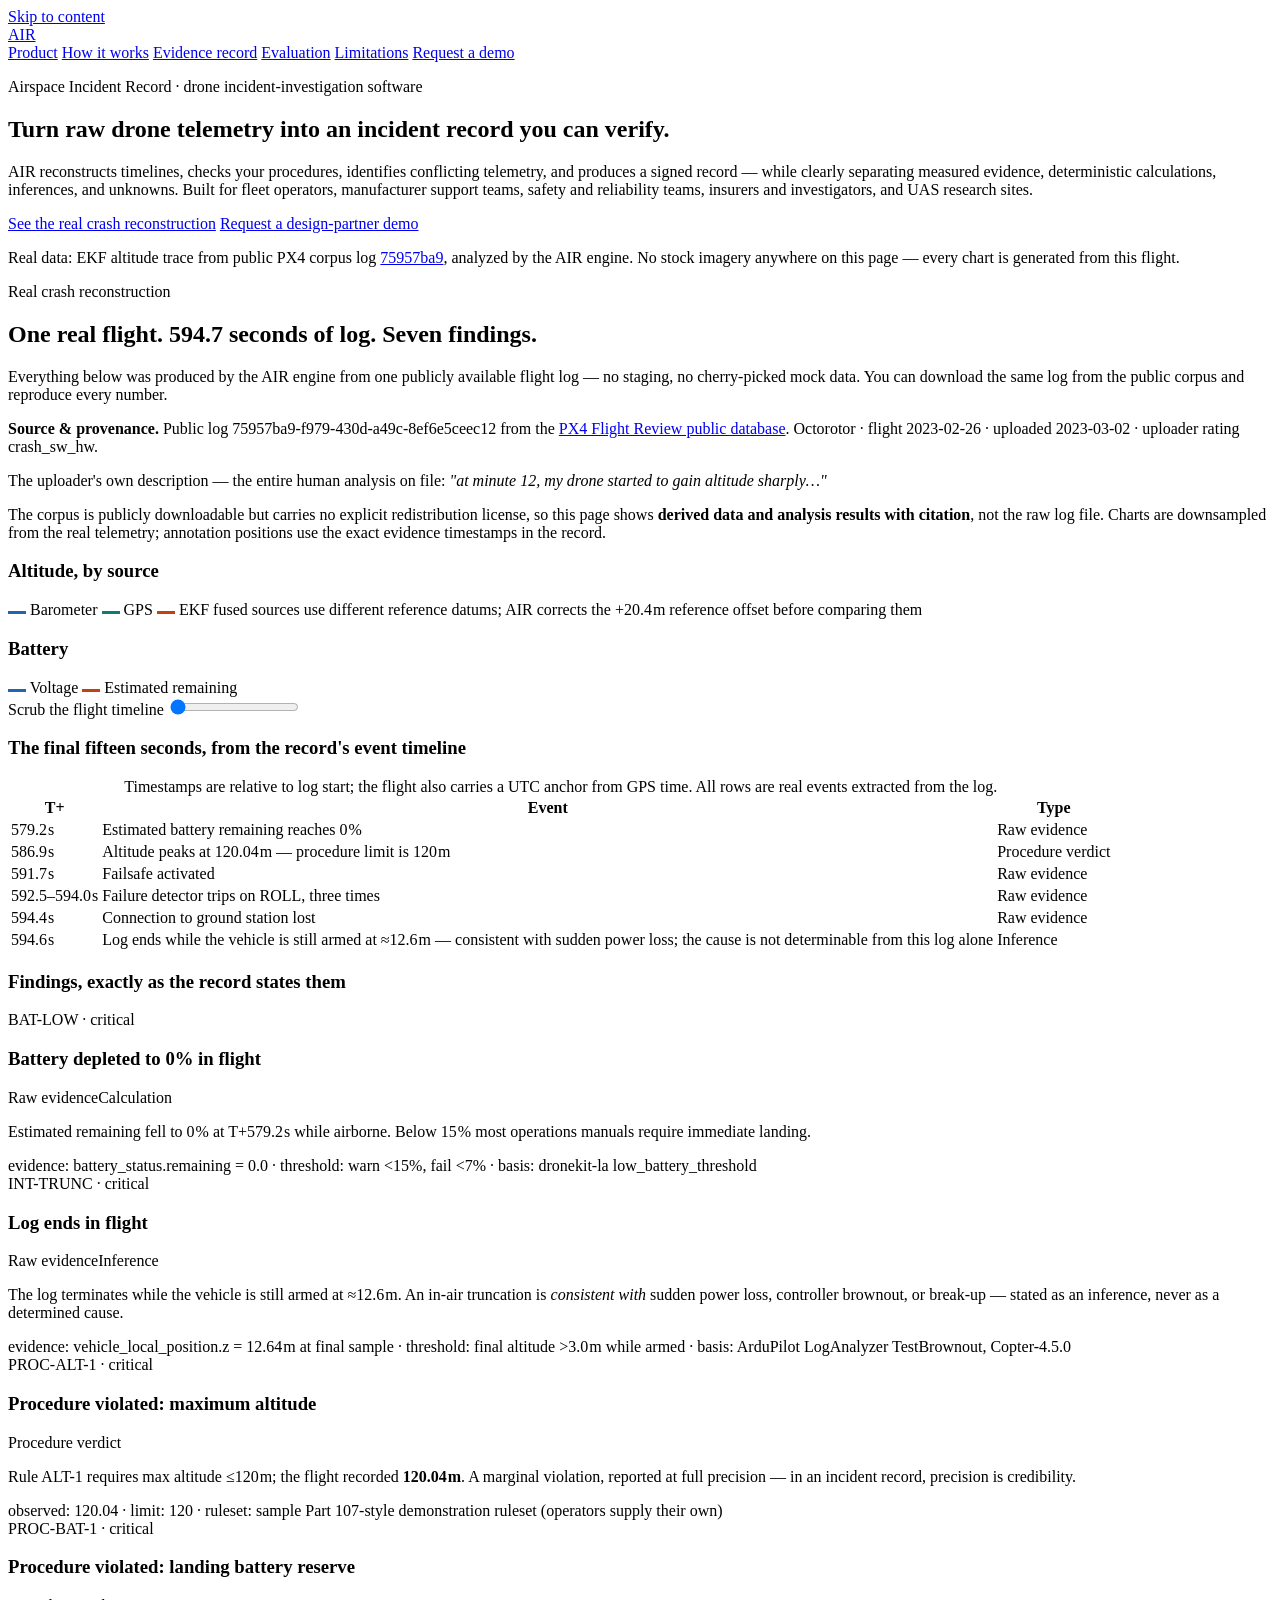
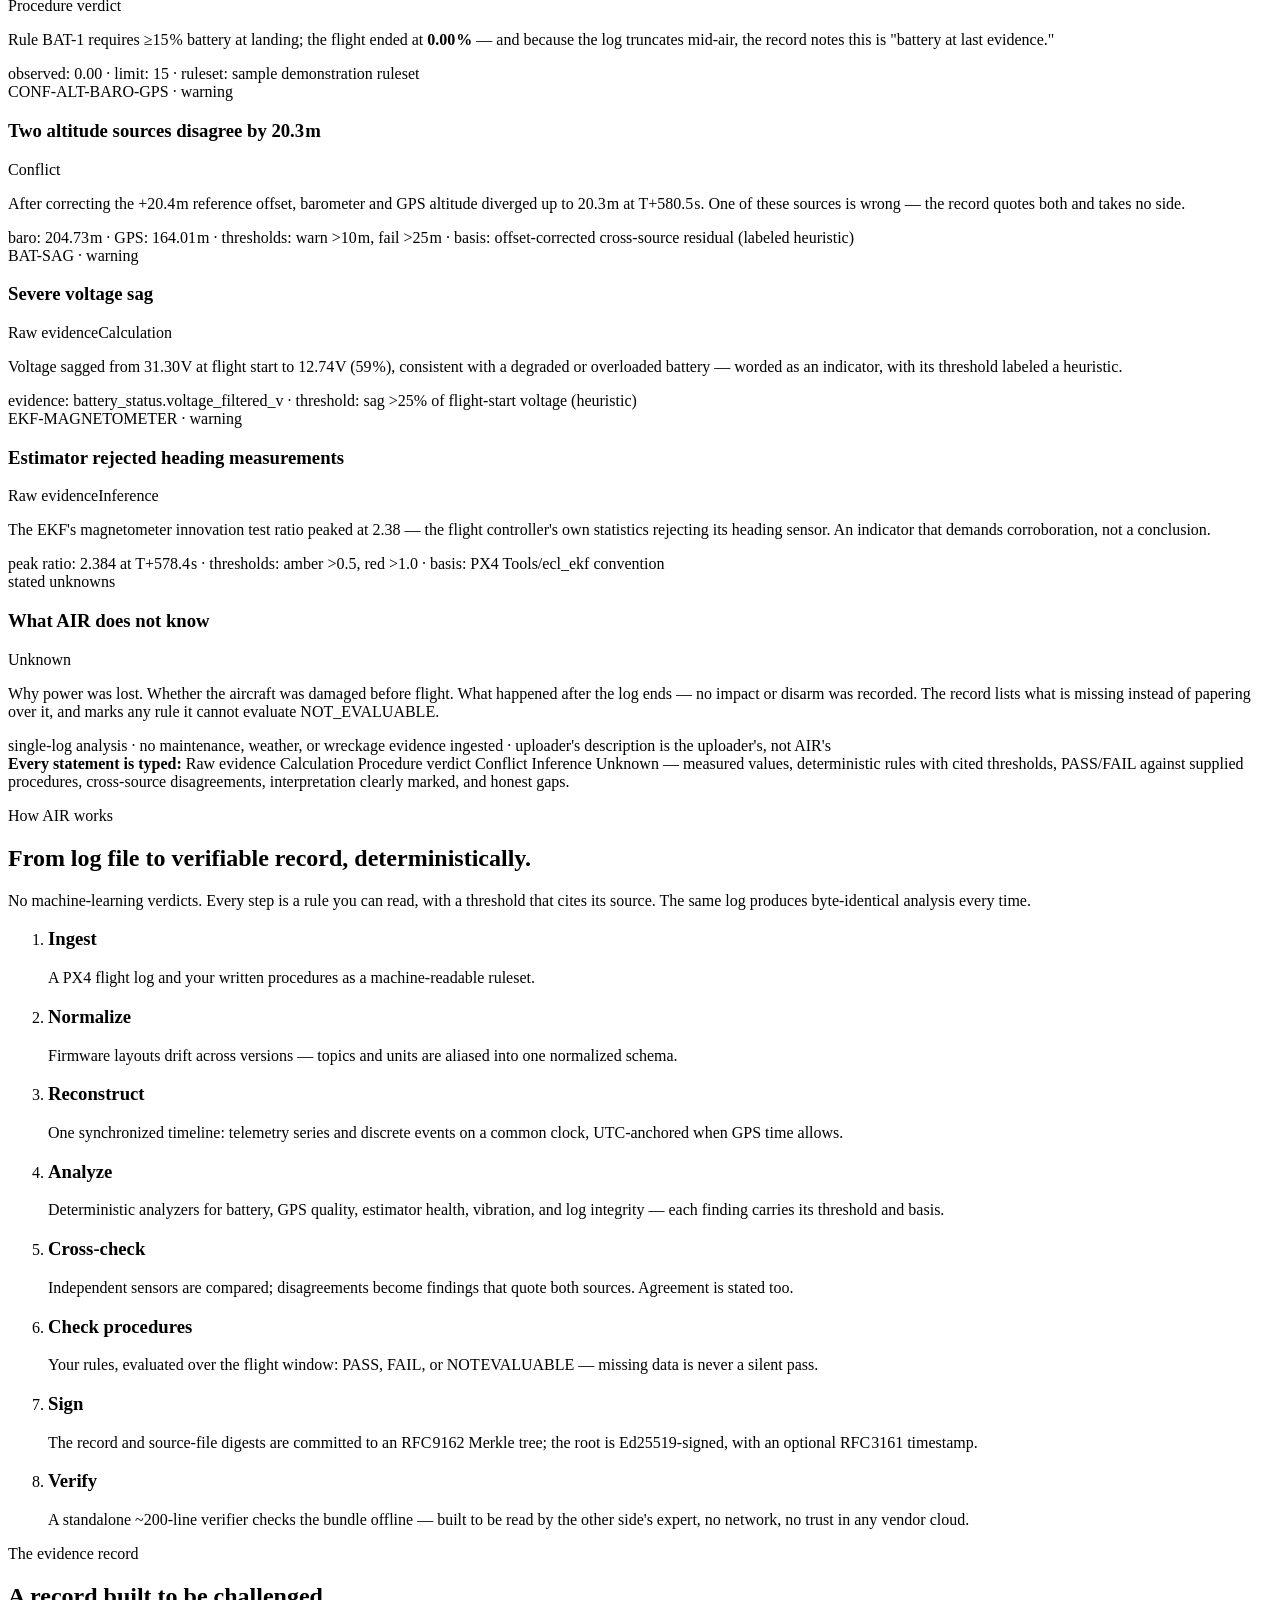
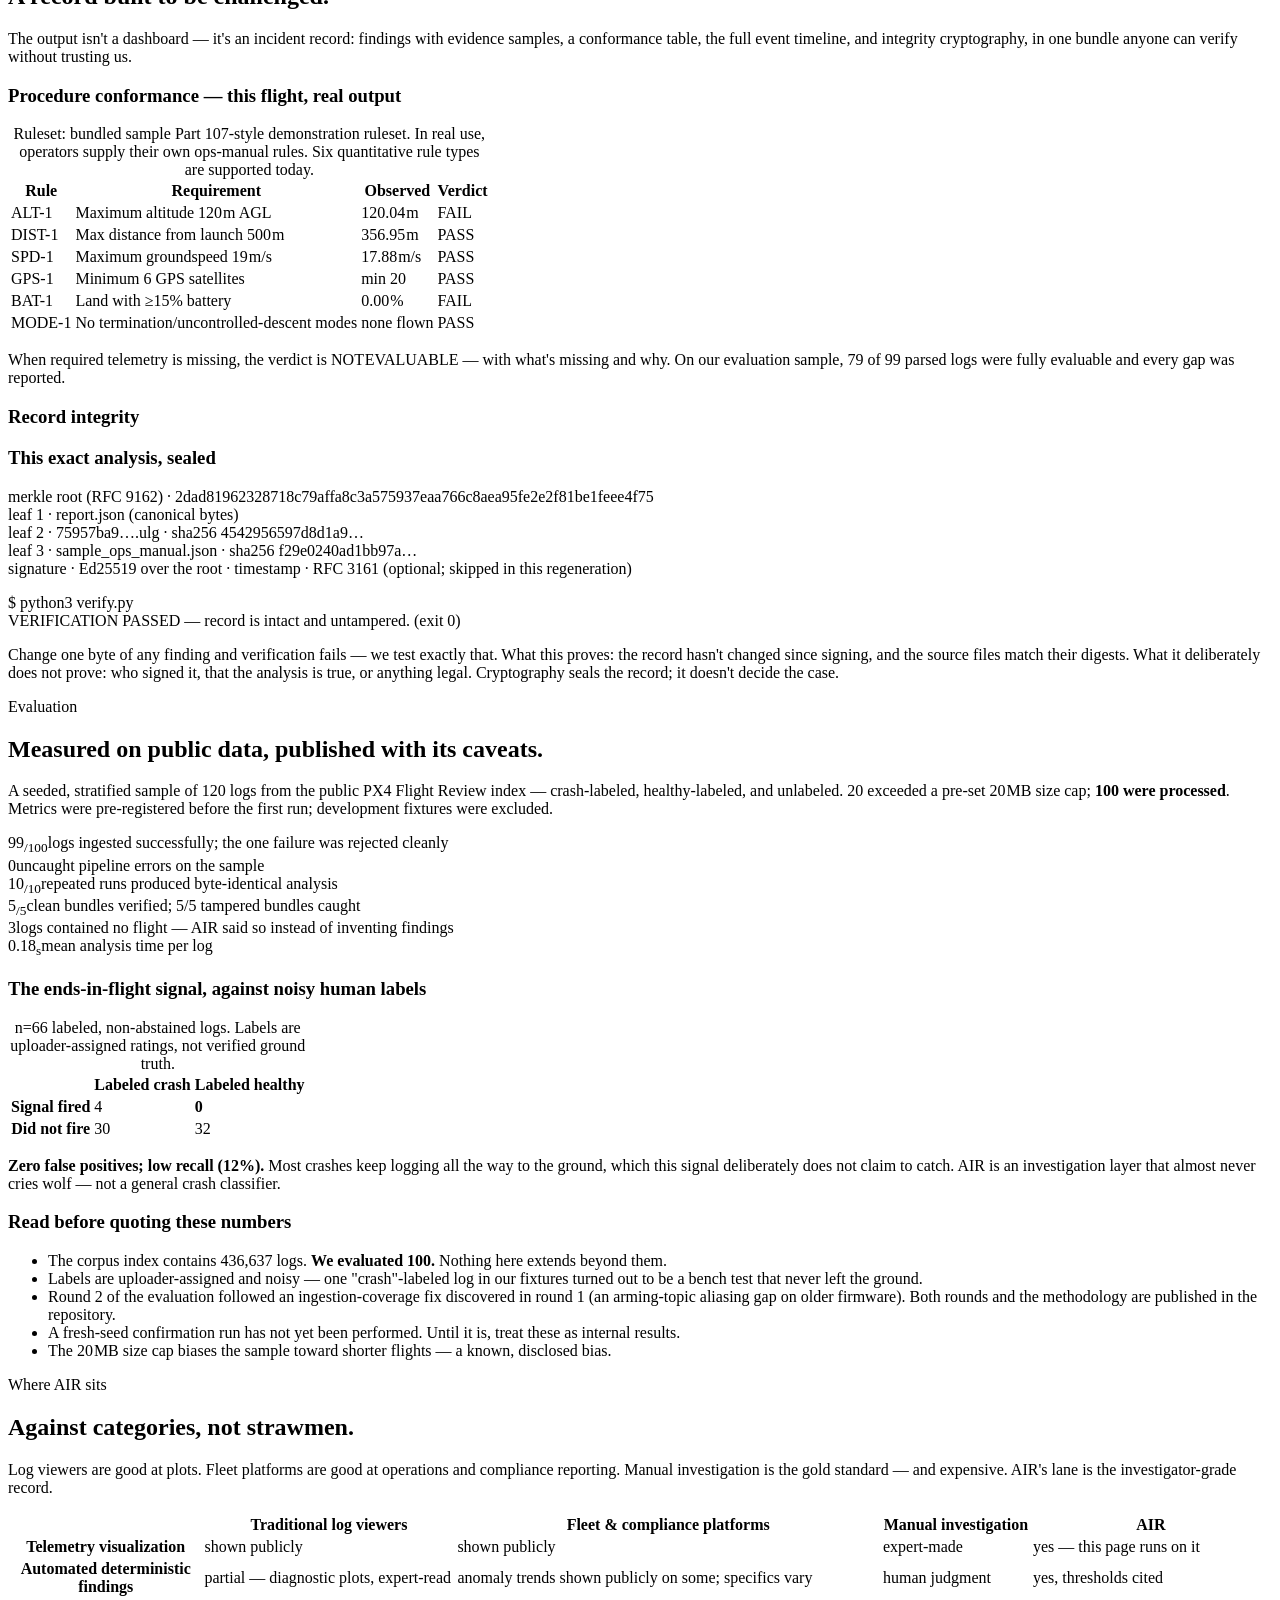
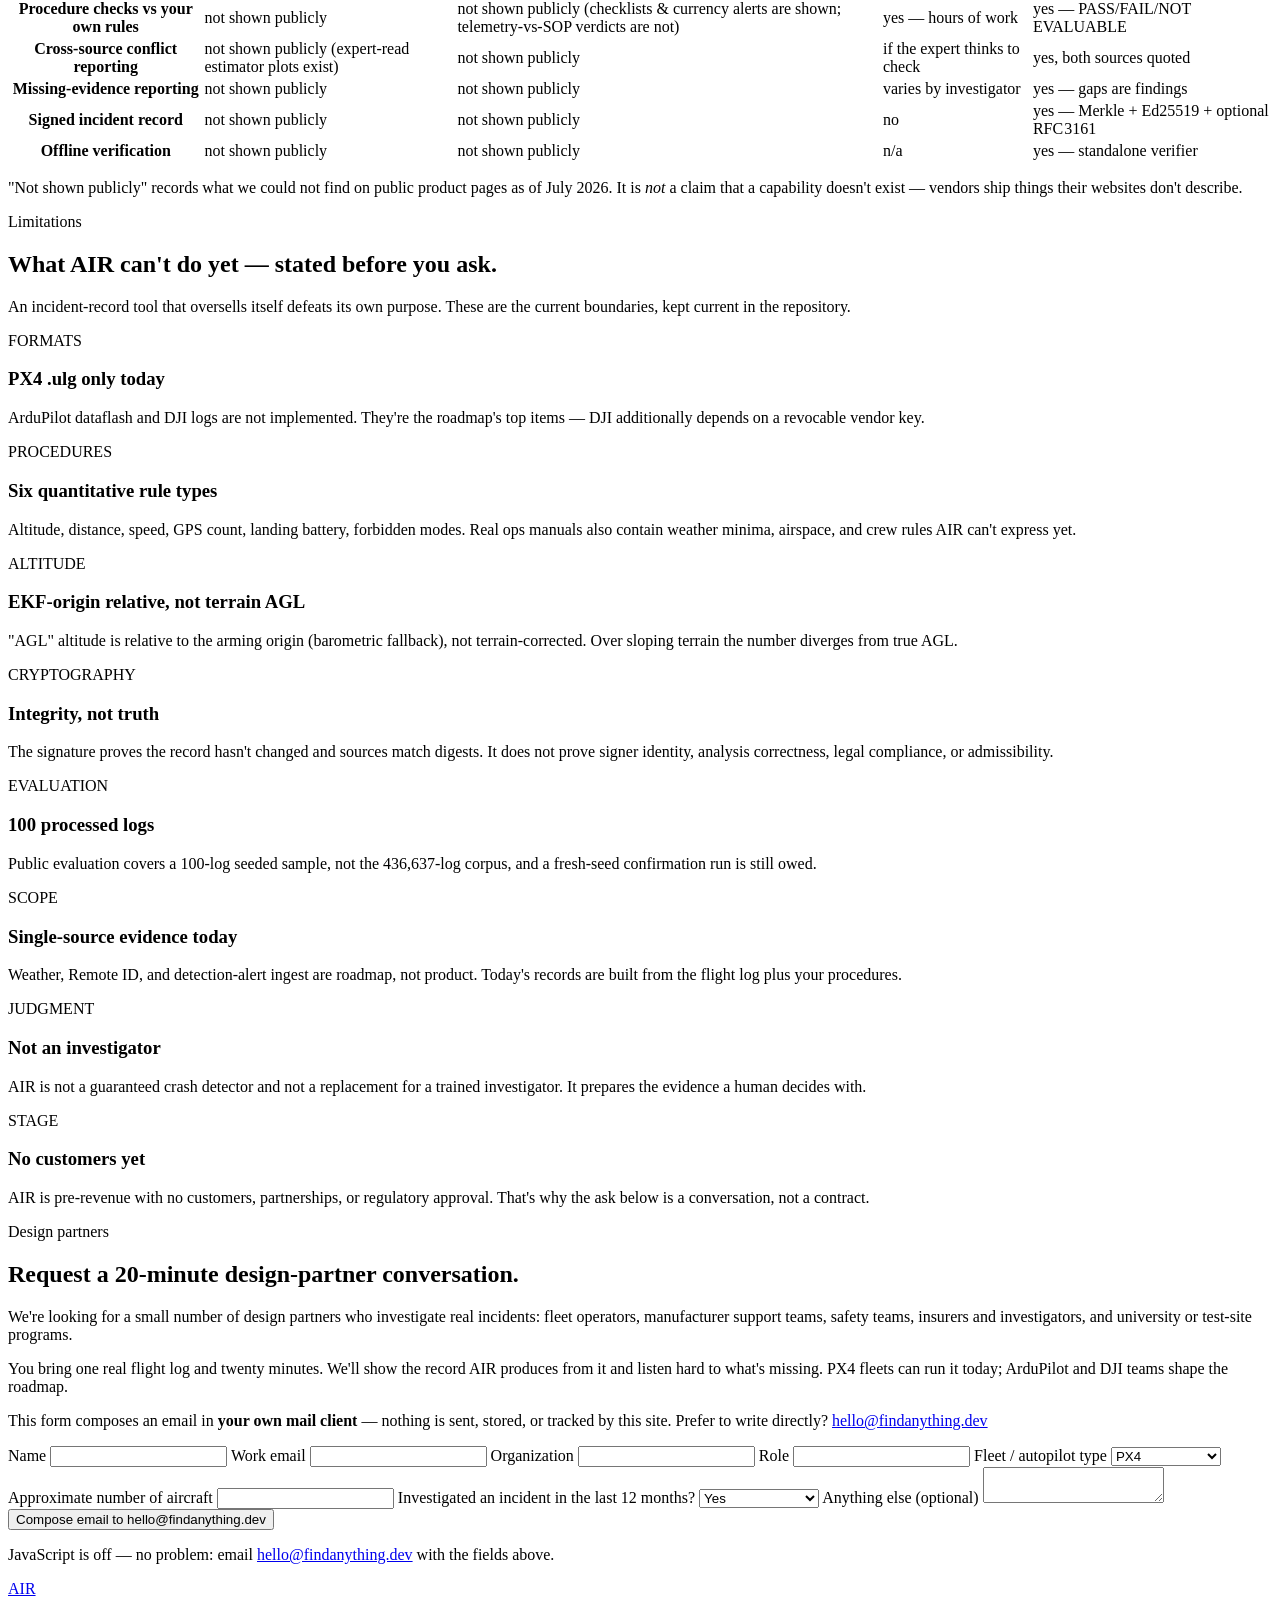
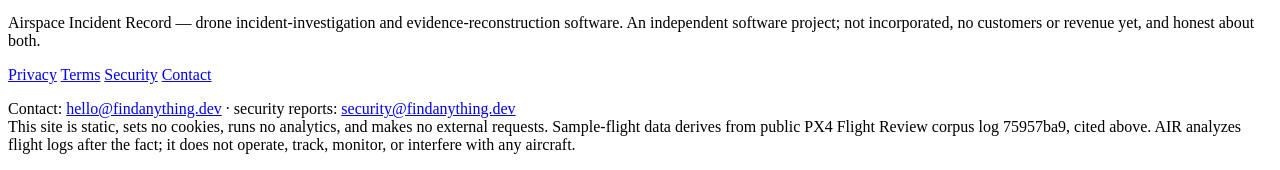
==== site/src/pages/index.html @ 7d81f082 "Public marketing site: static $0 build, real-data visuals, claims-ledger gate - site/src + site/buil" ====
<!DOCTYPE html>
<html lang="en" class="no-js">
<head>
<meta charset="utf-8">
<meta name="viewport" content="width=device-width, initial-scale=1">
<title>AIR — Turn raw drone telemetry into an incident record you can verify</title>
<meta name="description" content="AIR reconstructs drone incidents from raw telemetry: synchronized timelines, deterministic findings, procedure-conformance verdicts, cross-source conflict analysis, and signed records that verify offline.">
<link rel="canonical" href="https://air.findanything.dev/">
<meta property="og:type" content="website">
<meta property="og:site_name" content="AIR — Airspace Incident Record">
<meta property="og:title" content="AIR — Turn raw drone telemetry into an incident record you can verify">
<meta property="og:description" content="Deterministic incident reconstruction from flight logs: timelines, procedure verdicts, sensor-conflict findings, and signed, offline-verifiable records. Shown here on a real public crash log.">
<meta property="og:url" content="https://air.findanything.dev/">
<meta property="og:image" content="https://air.findanything.dev/assets/img/og.png">
<meta property="og:image:width" content="1200">
<meta property="og:image:height" content="630">
<meta name="twitter:card" content="summary_large_image">
<meta name="twitter:title" content="AIR — Turn raw drone telemetry into an incident record you can verify">
<meta name="twitter:description" content="Deterministic incident reconstruction from flight logs, demonstrated on a real public crash log. Signed records, offline verification, honest limitations.">
<meta name="twitter:image" content="https://air.findanything.dev/assets/img/og.png">
<meta name="theme-color" content="#131211">
<link rel="icon" href="/assets/img/favicon.svg" type="image/svg+xml">
<link rel="icon" href="/assets/img/favicon-32.png" sizes="32x32" type="image/png">
<link rel="apple-touch-icon" href="/assets/img/apple-touch-icon.png">
<link rel="stylesheet" href="/assets/css/site.css">
<script src="/assets/js/site.js" defer></script>
</head>
<body>
<a class="skip-link" href="#main">Skip to content</a>

<header class="site-head">
  <div class="wrap">
    <a class="wordmark" href="/" aria-label="AIR home"><span class="dot" aria-hidden="true"></span>AIR</a>
    <nav class="site-nav" aria-label="Main">
      <a href="#product">Product</a>
      <a href="#how">How it works</a>
      <a href="#record">Evidence record</a>
      <a href="#evaluation">Evaluation</a>
      <a href="#limitations">Limitations</a>
      <a class="nav-cta" href="#request-demo">Request a demo</a>
    </nav>
  </div>
</header>

<main id="main">

<!-- ============ HERO ============ -->
<section class="hero" id="product" aria-labelledby="hero-h">
  <div class="wrap">
    <p class="kicker">Airspace Incident Record · drone incident-investigation software</p>
    <h1 id="hero-h">Turn raw drone telemetry into an incident record you can verify.</h1>
    <p class="lede">AIR reconstructs timelines, checks your procedures, identifies conflicting
    telemetry, and produces a signed record — while clearly separating measured evidence,
    deterministic calculations, inferences, and unknowns. Built for fleet operators,
    manufacturer support teams, safety and reliability teams, insurers and investigators,
    and UAS research sites.</p>
    <div class="hero-ctas">
      <a class="btn btn-primary" href="#crash">See the real crash reconstruction</a>
      <a class="btn btn-ghost" href="#request-demo">Request a design-partner demo</a>
    </div>
    <!--#include:hero_visual.svg-->
    <p class="hero-note">Real data: EKF altitude trace from public PX4 corpus log
      <a href="https://review.px4.io/plot_app?log=75957ba9-f979-430d-a49c-8ef6e5ceec12" rel="noopener">75957ba9</a>,
      analyzed by the AIR engine. No stock imagery anywhere on this page — every chart is
      generated from this flight.</p>
  </div>
</section>

<!-- ============ CRASH RECONSTRUCTION ============ -->
<section id="crash" aria-labelledby="crash-h">
  <div class="wrap">
    <p class="kicker">Real crash reconstruction</p>
    <h2 id="crash-h">One real flight. 594.7 seconds of log. Seven findings.</h2>
    <p class="lede">Everything below was produced by the AIR engine from one publicly
    available flight log — no staging, no cherry-picked mock data. You can download the same
    log from the public corpus and reproduce every number.</p>

    <div class="provenance">
      <p><strong>Source &amp; provenance.</strong> Public log
      <span class="mono">75957ba9-f979-430d-a49c-8ef6e5ceec12</span> from the
      <a href="https://review.px4.io/plot_app?log=75957ba9-f979-430d-a49c-8ef6e5ceec12" rel="noopener">PX4 Flight Review public database</a>.
      Octorotor · flight 2023-02-26 · uploaded 2023-03-02 · uploader rating
      <span class="mono">crash_sw_hw</span>.</p>
      <p class="small">The uploader's own description — the entire human analysis on file:
      <em>"at minute 12, my drone started to gain altitude sharply…"</em></p>
      <p class="small">The corpus is publicly downloadable but carries no explicit
      redistribution license, so this page shows <strong>derived data and analysis results
      with citation</strong>, not the raw log file. Charts are downsampled from the real
      telemetry; annotation positions use the exact evidence timestamps in the record.</p>
    </div>

    <h3>Altitude, by source</h3>
    <div class="panel-chart">
      <!--#include:chart_altitude.svg-->
      <div class="legend" aria-hidden="true">
        <span><svg width="18" height="4" aria-hidden="true"><rect width="18" height="3" fill="#2563af"/></svg> Barometer</span>
        <span><svg width="18" height="4" aria-hidden="true"><rect width="18" height="3" fill="#0e7d6f"/></svg> GPS</span>
        <span><svg width="18" height="4" aria-hidden="true"><rect width="18" height="3" fill="#c2410c"/></svg> EKF fused</span>
        <span class="ts">sources use different reference datums; AIR corrects the +20.4&#8202;m reference offset before comparing them</span>
      </div>
    </div>

    <h3>Battery</h3>
    <div class="panel-chart">
      <!--#include:chart_battery.svg-->
      <div class="legend" aria-hidden="true">
        <span><svg width="18" height="4" aria-hidden="true"><rect width="18" height="3" fill="#2563af"/></svg> Voltage</span>
        <span><svg width="18" height="4" aria-hidden="true"><rect width="18" height="3" fill="#c2410c"/></svg> Estimated remaining</span>
      </div>
    </div>

    <div class="scrub">
      <label for="scrubber">Scrub the flight timeline</label>
      <input type="range" id="scrubber" min="0" max="594.7" step="0.1" value="0"
             aria-describedby="scrub-readout">
      <div class="scrub-readout" id="scrub-readout" aria-live="polite"></div>
    </div>

    <h3>The final fifteen seconds, from the record's event timeline</h3>
    <div class="tbl-scroll">
    <table>
      <caption class="small">Timestamps are relative to log start; the flight also carries a
      UTC anchor from GPS time. All rows are real events extracted from the log.</caption>
      <thead><tr><th scope="col">T+</th><th scope="col">Event</th><th scope="col">Type</th></tr></thead>
      <tbody>
        <tr><td class="num">579.2&#8202;s</td><td>Estimated battery remaining reaches 0&#8202;%</td><td><span class="tag tag-evidence">Raw evidence</span></td></tr>
        <tr><td class="num">586.9&#8202;s</td><td>Altitude peaks at 120.04&#8202;m — procedure limit is 120&#8202;m</td><td><span class="tag tag-verdict">Procedure verdict</span></td></tr>
        <tr><td class="num">591.7&#8202;s</td><td>Failsafe activated</td><td><span class="tag tag-evidence">Raw evidence</span></td></tr>
        <tr><td class="num">592.5–594.0&#8202;s</td><td>Failure detector trips on ROLL, three times</td><td><span class="tag tag-evidence">Raw evidence</span></td></tr>
        <tr><td class="num">594.4&#8202;s</td><td>Connection to ground station lost</td><td><span class="tag tag-evidence">Raw evidence</span></td></tr>
        <tr><td class="num">594.6&#8202;s</td><td>Log ends while the vehicle is still armed at &#8776;12.6&#8202;m — consistent with sudden power loss; the cause is not determinable from this log alone</td><td><span class="tag tag-infer">Inference</span></td></tr>
      </tbody>
    </table>
    </div>

    <h3>Findings, exactly as the record states them</h3>
    <div class="findings">
      <article class="finding f-crit">
        <span class="code">BAT-LOW · critical</span>
        <h3>Battery depleted to 0% in flight</h3>
        <span class="tag tag-evidence">Raw evidence</span><span class="tag tag-calc">Calculation</span>
        <p>Estimated remaining fell to 0&#8202;% at T+579.2&#8202;s while airborne. Below 15&#8202;%
        most operations manuals require immediate landing.</p>
        <div class="evrow">evidence: battery_status.remaining = 0.0 · threshold: warn &lt;15%, fail &lt;7% · basis: dronekit-la low_battery_threshold</div>
      </article>
      <article class="finding f-crit">
        <span class="code">INT-TRUNC · critical</span>
        <h3>Log ends in flight</h3>
        <span class="tag tag-evidence">Raw evidence</span><span class="tag tag-infer">Inference</span>
        <p>The log terminates while the vehicle is still armed at &#8776;12.6&#8202;m. An in-air
        truncation is <em>consistent with</em> sudden power loss, controller brownout, or
        break-up — stated as an inference, never as a determined cause.</p>
        <div class="evrow">evidence: vehicle_local_position.z = 12.64&#8202;m at final sample · threshold: final altitude &gt;3.0&#8202;m while armed · basis: ArduPilot LogAnalyzer TestBrownout, Copter-4.5.0</div>
      </article>
      <article class="finding f-crit">
        <span class="code">PROC-ALT-1 · critical</span>
        <h3>Procedure violated: maximum altitude</h3>
        <span class="tag tag-verdict">Procedure verdict</span>
        <p>Rule ALT-1 requires max altitude &#8804;120&#8202;m; the flight recorded
        <strong>120.04&#8202;m</strong>. A marginal violation, reported at full precision —
        in an incident record, precision is credibility.</p>
        <div class="evrow">observed: 120.04 · limit: 120 · ruleset: sample Part 107-style demonstration ruleset (operators supply their own)</div>
      </article>
      <article class="finding f-crit">
        <span class="code">PROC-BAT-1 · critical</span>
        <h3>Procedure violated: landing battery reserve</h3>
        <span class="tag tag-verdict">Procedure verdict</span>
        <p>Rule BAT-1 requires &#8805;15&#8202;% battery at landing; the flight ended at
        <strong>0.00&#8202;%</strong> — and because the log truncates mid-air, the record notes
        this is "battery at last evidence."</p>
        <div class="evrow">observed: 0.00 · limit: 15 · ruleset: sample demonstration ruleset</div>
      </article>
      <article class="finding f-warn">
        <span class="code">CONF-ALT-BARO-GPS · warning</span>
        <h3>Two altitude sources disagree by 20.3&#8202;m</h3>
        <span class="tag tag-conflict">Conflict</span>
        <p>After correcting the +20.4&#8202;m reference offset, barometer and GPS altitude
        diverged up to 20.3&#8202;m at T+580.5&#8202;s. One of these sources is wrong — the
        record quotes both and takes no side.</p>
        <div class="evrow">baro: 204.73&#8202;m · GPS: 164.01&#8202;m · thresholds: warn &gt;10&#8202;m, fail &gt;25&#8202;m · basis: offset-corrected cross-source residual (labeled heuristic)</div>
      </article>
      <article class="finding f-warn">
        <span class="code">BAT-SAG · warning</span>
        <h3>Severe voltage sag</h3>
        <span class="tag tag-evidence">Raw evidence</span><span class="tag tag-calc">Calculation</span>
        <p>Voltage sagged from 31.30&#8202;V at flight start to 12.74&#8202;V (59&#8202;%),
        consistent with a degraded or overloaded battery — worded as an indicator,
        with its threshold labeled a heuristic.</p>
        <div class="evrow">evidence: battery_status.voltage_filtered_v · threshold: sag &gt;25% of flight-start voltage (heuristic)</div>
      </article>
      <article class="finding f-warn">
        <span class="code">EKF-MAGNETOMETER · warning</span>
        <h3>Estimator rejected heading measurements</h3>
        <span class="tag tag-evidence">Raw evidence</span><span class="tag tag-infer">Inference</span>
        <p>The EKF's magnetometer innovation test ratio peaked at 2.38 — the flight
        controller's own statistics rejecting its heading sensor. An indicator that demands
        corroboration, not a conclusion.</p>
        <div class="evrow">peak ratio: 2.384 at T+578.4&#8202;s · thresholds: amber &gt;0.5, red &gt;1.0 · basis: PX4 Tools/ecl_ekf convention</div>
      </article>
      <article class="finding f-info">
        <span class="code">stated unknowns</span>
        <h3>What AIR does not know</h3>
        <span class="tag tag-unknown">Unknown</span>
        <p>Why power was lost. Whether the aircraft was damaged before flight. What happened
        after the log ends — no impact or disarm was recorded. The record lists what is
        missing instead of papering over it, and marks any rule it cannot evaluate
        <span class="mono">NOT_EVALUABLE</span>.</p>
        <div class="evrow">single-log analysis · no maintenance, weather, or wreckage evidence ingested · uploader's description is the uploader's, not AIR's</div>
      </article>
    </div>

    <div class="epistemics" role="note">
      <strong>Every statement is typed:</strong>
      <span class="tag tag-evidence">Raw evidence</span>
      <span class="tag tag-calc">Calculation</span>
      <span class="tag tag-verdict">Procedure verdict</span>
      <span class="tag tag-conflict">Conflict</span>
      <span class="tag tag-infer">Inference</span>
      <span class="tag tag-unknown">Unknown</span>
      <span class="small">— measured values, deterministic rules with cited thresholds,
      PASS/FAIL against supplied procedures, cross-source disagreements, interpretation
      clearly marked, and honest gaps.</span>
    </div>
  </div>
</section>

<!-- ============ HOW IT WORKS ============ -->
<section class="sec-dark" id="how" aria-labelledby="how-h">
  <div class="wrap">
    <p class="kicker">How AIR works</p>
    <h2 id="how-h">From log file to verifiable record, deterministically.</h2>
    <p class="lede">No machine-learning verdicts. Every step is a rule you can read, with a
    threshold that cites its source. The same log produces byte-identical analysis every
    time.</p>
    <ol class="pipeline">
      <li><h3>Ingest</h3><p>A PX4 flight log and your written procedures as a
        machine-readable ruleset.</p></li>
      <li><h3>Normalize</h3><p>Firmware layouts drift across versions — topics and units are
        aliased into one normalized schema.</p></li>
      <li><h3>Reconstruct</h3><p>One synchronized timeline: telemetry series and discrete
        events on a common clock, UTC-anchored when GPS time allows.</p></li>
      <li><h3>Analyze</h3><p>Deterministic analyzers for battery, GPS quality, estimator
        health, vibration, and log integrity — each finding carries its threshold and
        basis.</p></li>
      <li><h3>Cross-check</h3><p>Independent sensors are compared; disagreements become
        findings that quote both sources. Agreement is stated too.</p></li>
      <li><h3>Check procedures</h3><p>Your rules, evaluated over the flight window:
        PASS, FAIL, or NOT&#8202;EVALUABLE — missing data is never a silent pass.</p></li>
      <li><h3>Sign</h3><p>The record and source-file digests are committed to an RFC&#8202;9162
        Merkle tree; the root is Ed25519-signed, with an optional RFC&#8202;3161
        timestamp.</p></li>
      <li><h3>Verify</h3><p>A standalone ~200-line verifier checks the bundle offline —
        built to be read by the other side's expert, no network, no trust in any
        vendor cloud.</p></li>
    </ol>
  </div>
</section>

<!-- ============ EVIDENCE RECORD ============ -->
<section id="record" aria-labelledby="record-h">
  <div class="wrap">
    <p class="kicker">The evidence record</p>
    <h2 id="record-h">A record built to be challenged.</h2>
    <p class="lede">The output isn't a dashboard — it's an incident record: findings with
    evidence samples, a conformance table, the full event timeline, and integrity
    cryptography, in one bundle anyone can verify without trusting us.</p>

    <h3>Procedure conformance — this flight, real output</h3>
    <div class="tbl-scroll">
    <table>
      <caption class="small">Ruleset: bundled sample Part 107-style demonstration ruleset.
      In real use, operators supply their own ops-manual rules. Six quantitative rule types
      are supported today.</caption>
      <thead><tr><th scope="col">Rule</th><th scope="col">Requirement</th><th scope="col">Observed</th><th scope="col">Verdict</th></tr></thead>
      <tbody>
        <tr><td class="num">ALT-1</td><td>Maximum altitude 120&#8202;m AGL</td><td class="num">120.04&#8202;m</td><td><span class="verdict v-fail">FAIL</span></td></tr>
        <tr><td class="num">DIST-1</td><td>Max distance from launch 500&#8202;m</td><td class="num">356.95&#8202;m</td><td><span class="verdict v-pass">PASS</span></td></tr>
        <tr><td class="num">SPD-1</td><td>Maximum groundspeed 19&#8202;m/s</td><td class="num">17.88&#8202;m/s</td><td><span class="verdict v-pass">PASS</span></td></tr>
        <tr><td class="num">GPS-1</td><td>Minimum 6 GPS satellites</td><td class="num">min 20</td><td><span class="verdict v-pass">PASS</span></td></tr>
        <tr><td class="num">BAT-1</td><td>Land with &#8805;15% battery</td><td class="num">0.00&#8202;%</td><td><span class="verdict v-fail">FAIL</span></td></tr>
        <tr><td class="num">MODE-1</td><td>No termination/uncontrolled-descent modes</td><td class="num">none flown</td><td><span class="verdict v-pass">PASS</span></td></tr>
      </tbody>
    </table>
    </div>
    <p class="small">When required telemetry is missing, the verdict is
    <span class="verdict v-ne">NOT&#8202;EVALUABLE</span> — with what's missing and why. On our
    evaluation sample, 79 of 99 parsed logs were fully evaluable and every gap was reported.</p>

    <h3>Record integrity</h3>
    <div class="integrity">
      <h3>This exact analysis, sealed</h3>
      <p class="hash">merkle root (RFC 9162) · 2dad81962328718c79affa8c3a575937eaa766c8aea95fe2e2f81be1feee4f75<br>
      leaf 1 · report.json (canonical bytes)<br>
      leaf 2 · 75957ba9….ulg · sha256 4542956597d8d1a9…<br>
      leaf 3 · sample_ops_manual.json · sha256 f29e0240ad1bb97a…<br>
      signature · Ed25519 over the root · timestamp · RFC 3161 (optional; skipped in this regeneration)</p>
      <p class="vline">$ python3 verify.py<br>VERIFICATION PASSED — record is intact and untampered. (exit 0)</p>
      <p>Change one byte of any finding and verification fails — we test exactly that.
      What this proves: the record hasn't changed since signing, and the source files match
      their digests. What it deliberately does not prove: who signed it, that the analysis
      is true, or anything legal. Cryptography seals the record; it doesn't decide the
      case.</p>
    </div>
  </div>
</section>

<!-- ============ EVALUATION ============ -->
<section class="rule-top" id="evaluation" aria-labelledby="eval-h">
  <div class="wrap">
    <p class="kicker">Evaluation</p>
    <h2 id="eval-h">Measured on public data, published with its caveats.</h2>
    <p class="lede">A seeded, stratified sample of 120 logs from the public PX4 Flight Review
    index — crash-labeled, healthy-labeled, and unlabeled. 20 exceeded a pre-set 20&#8202;MB
    size cap; <strong>100 were processed</strong>. Metrics were pre-registered before the
    first run; development fixtures were excluded.</p>

    <div class="stats">
      <div class="stat"><span class="n">99<sub>/100</sub></span><span class="l">logs ingested successfully; the one failure was rejected cleanly</span></div>
      <div class="stat"><span class="n">0</span><span class="l">uncaught pipeline errors on the sample</span></div>
      <div class="stat"><span class="n">10<sub>/10</sub></span><span class="l">repeated runs produced byte-identical analysis</span></div>
      <div class="stat"><span class="n">5<sub>/5</sub></span><span class="l">clean bundles verified; 5/5 tampered bundles caught</span></div>
      <div class="stat"><span class="n">3</span><span class="l">logs contained no flight — AIR said so instead of inventing findings</span></div>
      <div class="stat"><span class="n">0.18<sub>s</sub></span><span class="l">mean analysis time per log</span></div>
    </div>

    <h3>The ends-in-flight signal, against noisy human labels</h3>
    <div class="tbl-scroll">
    <table class="confusion">
      <caption class="small">n=66 labeled, non-abstained logs. Labels are uploader-assigned
      ratings, not verified ground truth.</caption>
      <thead><tr><th scope="col"></th><th scope="col">Labeled crash</th><th scope="col">Labeled healthy</th></tr></thead>
      <tbody>
        <tr><th scope="row">Signal fired</th><td class="num">4</td><td class="num"><strong>0</strong></td></tr>
        <tr><th scope="row">Did not fire</th><td class="num">30</td><td class="num">32</td></tr>
      </tbody>
    </table>
    </div>
    <p><strong>Zero false positives; low recall (12%).</strong> Most crashes keep logging all
    the way to the ground, which this signal deliberately does not claim to catch. AIR is an
    investigation layer that almost never cries wolf — not a general crash classifier.</p>

    <div class="caveats" role="note">
      <h3>Read before quoting these numbers</h3>
      <ul>
        <li>The corpus index contains 436,637 logs. <strong>We evaluated 100.</strong> Nothing here extends beyond them.</li>
        <li>Labels are uploader-assigned and noisy — one "crash"-labeled log in our fixtures turned out to be a bench test that never left the ground.</li>
        <li>Round 2 of the evaluation followed an ingestion-coverage fix discovered in round 1 (an arming-topic aliasing gap on older firmware). Both rounds and the methodology are published in the repository.</li>
        <li>A fresh-seed confirmation run has not yet been performed. Until it is, treat these as internal results.</li>
        <li>The 20&#8202;MB size cap biases the sample toward shorter flights — a known, disclosed bias.</li>
      </ul>
    </div>
  </div>
</section>

<!-- ============ COMPARISON ============ -->
<section class="tight rule-top" id="comparison" aria-labelledby="cmp-h">
  <div class="wrap">
    <p class="kicker">Where AIR sits</p>
    <h2 id="cmp-h">Against categories, not strawmen.</h2>
    <p class="lede">Log viewers are good at plots. Fleet platforms are good at operations and
    compliance reporting. Manual investigation is the gold standard — and expensive. AIR's
    lane is the investigator-grade record.</p>
    <div class="tbl-scroll">
    <table class="compare">
      <thead><tr>
        <th scope="col"></th>
        <th scope="col">Traditional log viewers</th>
        <th scope="col">Fleet &amp; compliance platforms</th>
        <th scope="col">Manual investigation</th>
        <th scope="col" class="air-col">AIR</th>
      </tr></thead>
      <tbody>
        <tr><th scope="row">Telemetry visualization</th><td class="yes">shown publicly</td><td class="yes">shown publicly</td><td class="maybe">expert-made</td><td class="air-col yes">yes — this page runs on it</td></tr>
        <tr><th scope="row">Automated deterministic findings</th><td class="maybe">partial — diagnostic plots, expert-read</td><td class="maybe">anomaly trends shown publicly on some; specifics vary</td><td class="maybe">human judgment</td><td class="air-col yes">yes, thresholds cited</td></tr>
        <tr><th scope="row">Procedure checks vs your own rules</th><td class="unk">not shown publicly</td><td class="unk">not shown publicly (checklists &amp; currency alerts are shown; telemetry-vs-SOP verdicts are not)</td><td class="yes">yes — hours of work</td><td class="air-col yes">yes — PASS/FAIL/NOT&#8202;EVALUABLE</td></tr>
        <tr><th scope="row">Cross-source conflict reporting</th><td class="unk">not shown publicly (expert-read estimator plots exist)</td><td class="unk">not shown publicly</td><td class="maybe">if the expert thinks to check</td><td class="air-col yes">yes, both sources quoted</td></tr>
        <tr><th scope="row">Missing-evidence reporting</th><td class="unk">not shown publicly</td><td class="unk">not shown publicly</td><td class="maybe">varies by investigator</td><td class="air-col yes">yes — gaps are findings</td></tr>
        <tr><th scope="row">Signed incident record</th><td class="unk">not shown publicly</td><td class="unk">not shown publicly</td><td class="maybe">no</td><td class="air-col yes">yes — Merkle + Ed25519 + optional RFC&#8202;3161</td></tr>
        <tr><th scope="row">Offline verification</th><td class="unk">not shown publicly</td><td class="unk">not shown publicly</td><td class="maybe">n/a</td><td class="air-col yes">yes — standalone verifier</td></tr>
      </tbody>
    </table>
    </div>
    <p class="legendline">"Not shown publicly" records what we could not find on public
    product pages as of July 2026. It is <em>not</em> a claim that a capability doesn't
    exist — vendors ship things their websites don't describe.</p>
  </div>
</section>

<!-- ============ LIMITATIONS ============ -->
<section class="rule-top" id="limitations" aria-labelledby="lim-h">
  <div class="wrap">
    <p class="kicker">Limitations</p>
    <h2 id="lim-h">What AIR can't do yet — stated before you ask.</h2>
    <p class="lede">An incident-record tool that oversells itself defeats its own purpose.
    These are the current boundaries, kept current in the repository.</p>
    <div class="limits">
      <div class="limit"><span class="mono-k">FORMATS</span><h3>PX4 .ulg only today</h3><p>ArduPilot dataflash and DJI logs are not implemented. They're the roadmap's top items — DJI additionally depends on a revocable vendor key.</p></div>
      <div class="limit"><span class="mono-k">PROCEDURES</span><h3>Six quantitative rule types</h3><p>Altitude, distance, speed, GPS count, landing battery, forbidden modes. Real ops manuals also contain weather minima, airspace, and crew rules AIR can't express yet.</p></div>
      <div class="limit"><span class="mono-k">ALTITUDE</span><h3>EKF-origin relative, not terrain AGL</h3><p>"AGL" altitude is relative to the arming origin (barometric fallback), not terrain-corrected. Over sloping terrain the number diverges from true AGL.</p></div>
      <div class="limit"><span class="mono-k">CRYPTOGRAPHY</span><h3>Integrity, not truth</h3><p>The signature proves the record hasn't changed and sources match digests. It does not prove signer identity, analysis correctness, legal compliance, or admissibility.</p></div>
      <div class="limit"><span class="mono-k">EVALUATION</span><h3>100 processed logs</h3><p>Public evaluation covers a 100-log seeded sample, not the 436,637-log corpus, and a fresh-seed confirmation run is still owed.</p></div>
      <div class="limit"><span class="mono-k">SCOPE</span><h3>Single-source evidence today</h3><p>Weather, Remote ID, and detection-alert ingest are roadmap, not product. Today's records are built from the flight log plus your procedures.</p></div>
      <div class="limit"><span class="mono-k">JUDGMENT</span><h3>Not an investigator</h3><p>AIR is not a guaranteed crash detector and not a replacement for a trained investigator. It prepares the evidence a human decides with.</p></div>
      <div class="limit"><span class="mono-k">STAGE</span><h3>No customers yet</h3><p>AIR is pre-revenue with no customers, partnerships, or regulatory approval. That's why the ask below is a conversation, not a contract.</p></div>
    </div>
  </div>
</section>

<!-- ============ CTA ============ -->
<section class="sec-dark" id="request-demo" aria-labelledby="cta-h">
  <div class="wrap">
    <p class="kicker">Design partners</p>
    <h2 id="cta-h">Request a 20-minute design-partner conversation.</h2>
    <div class="cta-grid">
      <div>
        <p class="lede">We're looking for a small number of design partners who investigate
        real incidents: fleet operators, manufacturer support teams, safety teams, insurers
        and investigators, and university or test-site programs.</p>
        <p class="lede">You bring one real flight log and twenty minutes. We'll show the
        record AIR produces from it and listen hard to what's missing. PX4 fleets can run it
        today; ArduPilot and DJI teams shape the roadmap.</p>
        <p class="cta-note">This form composes an email in <strong>your own mail client</strong> —
        nothing is sent, stored, or tracked by this site. Prefer to write directly?
        <span class="mail-fallback"><a href="mailto:hello@findanything.dev?subject=AIR%20design-partner%20conversation">hello@findanything.dev</a></span></p>
      </div>
      <form class="cta-form" id="demo-form" aria-labelledby="cta-h">
        <label for="f-name">Name</label>
        <input id="f-name" name="name" autocomplete="name" required>
        <label for="f-email">Work email</label>
        <input id="f-email" name="email" type="email" autocomplete="email" required>
        <label for="f-org">Organization</label>
        <input id="f-org" name="org" autocomplete="organization" required>
        <label for="f-role">Role</label>
        <input id="f-role" name="role" autocomplete="organization-title">
        <label for="f-fleet">Fleet / autopilot type</label>
        <select id="f-fleet" name="fleet">
          <option>PX4</option><option>ArduPilot</option><option>DJI</option>
          <option>Mixed fleet</option><option>Other / custom</option>
        </select>
        <label for="f-count">Approximate number of aircraft</label>
        <input id="f-count" name="count" inputmode="numeric">
        <label for="f-incident">Investigated an incident in the last 12 months?</label>
        <select id="f-incident" name="incident">
          <option>Yes</option><option>No</option><option>Prefer not to say</option>
        </select>
        <label for="f-msg">Anything else (optional)</label>
        <textarea id="f-msg" name="msg"></textarea>
        <button class="btn btn-primary" type="submit">Compose email to hello@findanything.dev</button>
        <p class="cta-note nojs-cta">JavaScript is off — no problem: email
          <a href="mailto:hello@findanything.dev?subject=AIR%20design-partner%20conversation&body=Name%3A%0AWork%20email%3A%0AOrganization%3A%0ARole%3A%0AFleet%2Fautopilot%20type%3A%0AApprox.%20aircraft%20count%3A%0AIncident%20investigated%20in%20last%2012%20months%3A%0AMessage%3A%0A">hello@findanything.dev</a>
          with the fields above.</p>
      </form>
    </div>
  </div>
</section>

</main>

<footer class="site-foot">
  <div class="wrap">
    <div class="foot-grid">
      <div>
        <a class="wordmark" href="/" aria-label="AIR home"><span class="dot" aria-hidden="true"></span>AIR</a>
        <p class="foot-legal">Airspace Incident Record — drone incident-investigation and
        evidence-reconstruction software. An independent software project; not incorporated,
        no customers or revenue yet, and honest about both.</p>
      </div>
      <nav class="foot-links" aria-label="Footer">
        <a href="/privacy.html">Privacy</a>
        <a href="/terms.html">Terms</a>
        <a href="/security.html">Security</a>
        <a href="/contact.html">Contact</a>
      </nav>
    </div>
    <p class="foot-legal">Contact: <a href="mailto:hello@findanything.dev">hello@findanything.dev</a> ·
    security reports: <a href="mailto:security@findanything.dev">security@findanything.dev</a><br>
    This site is static, sets no cookies, runs no analytics, and makes no external requests.
    Sample-flight data derives from public PX4 Flight Review corpus log
    <span class="mono">75957ba9</span>, cited above. AIR analyzes flight logs after the fact;
    it does not operate, track, monitor, or interfere with any aircraft.</p>
  </div>
</footer>

</body>
</html>
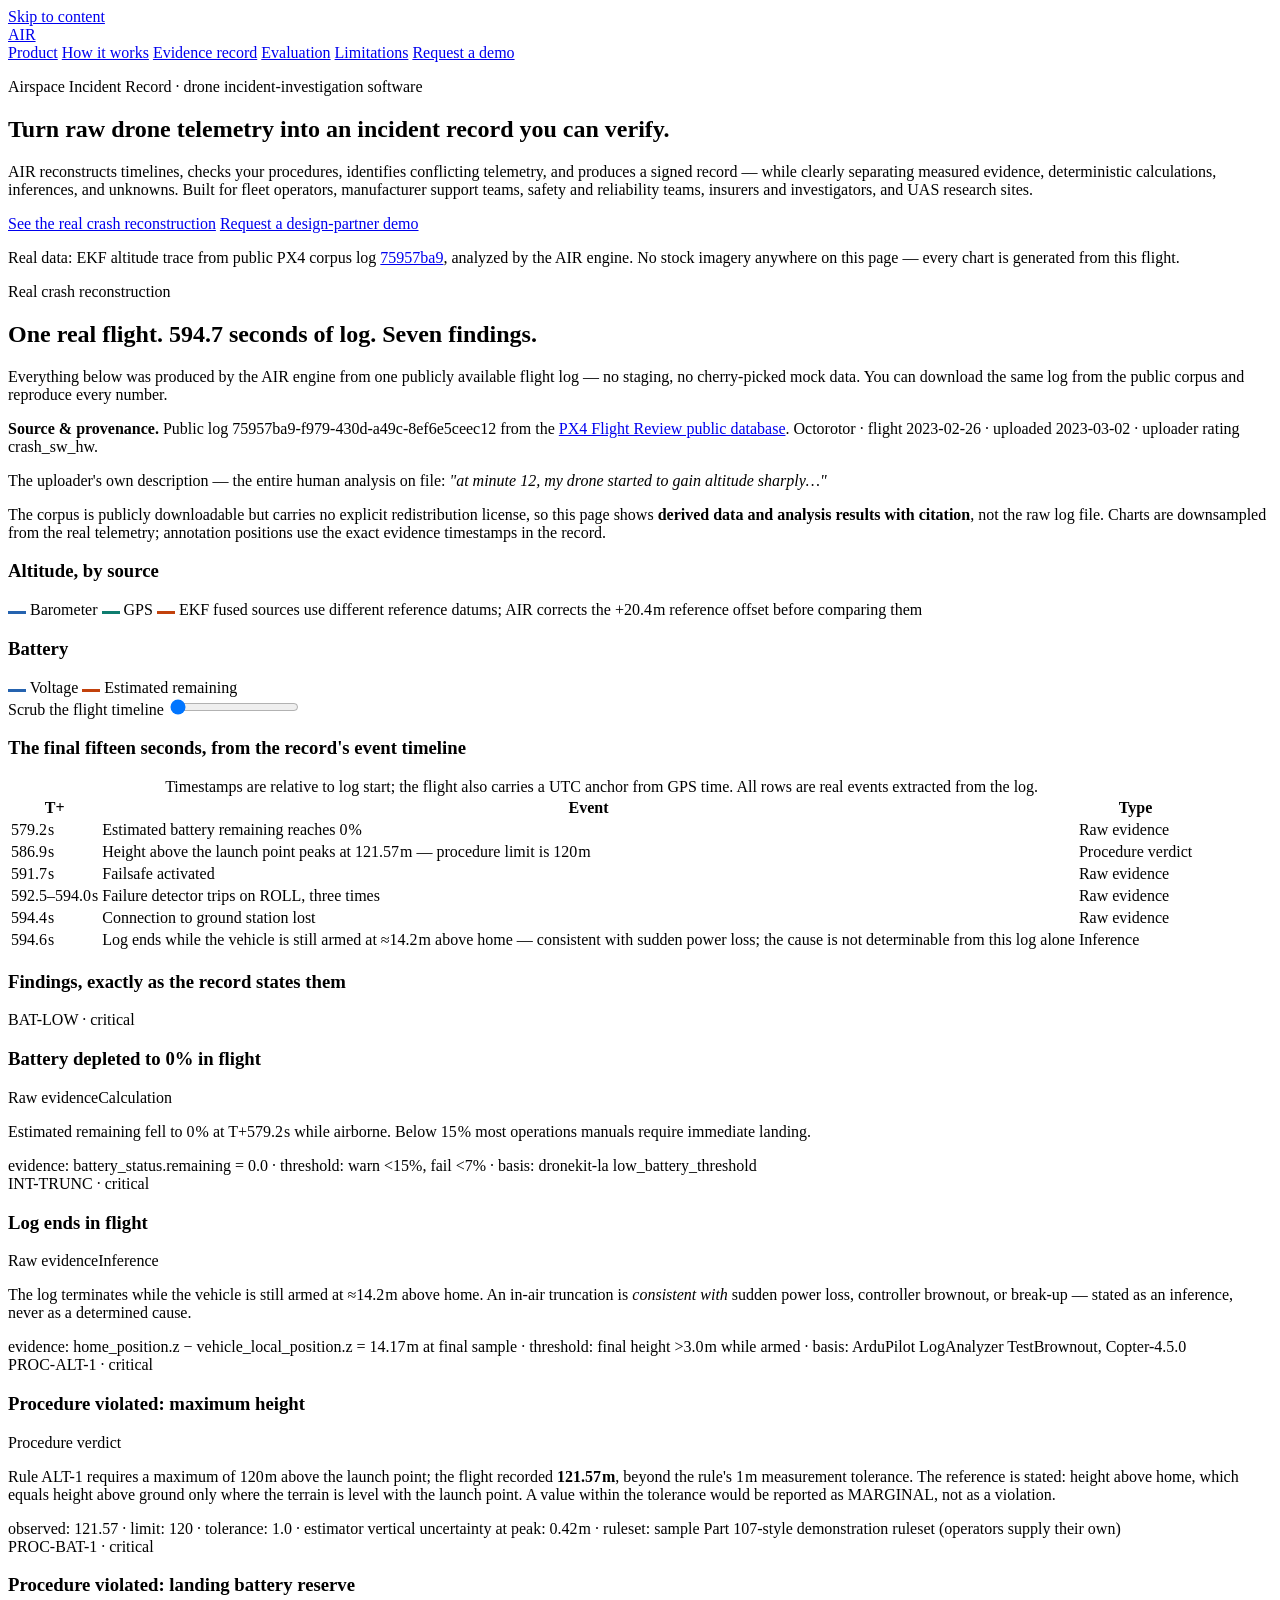
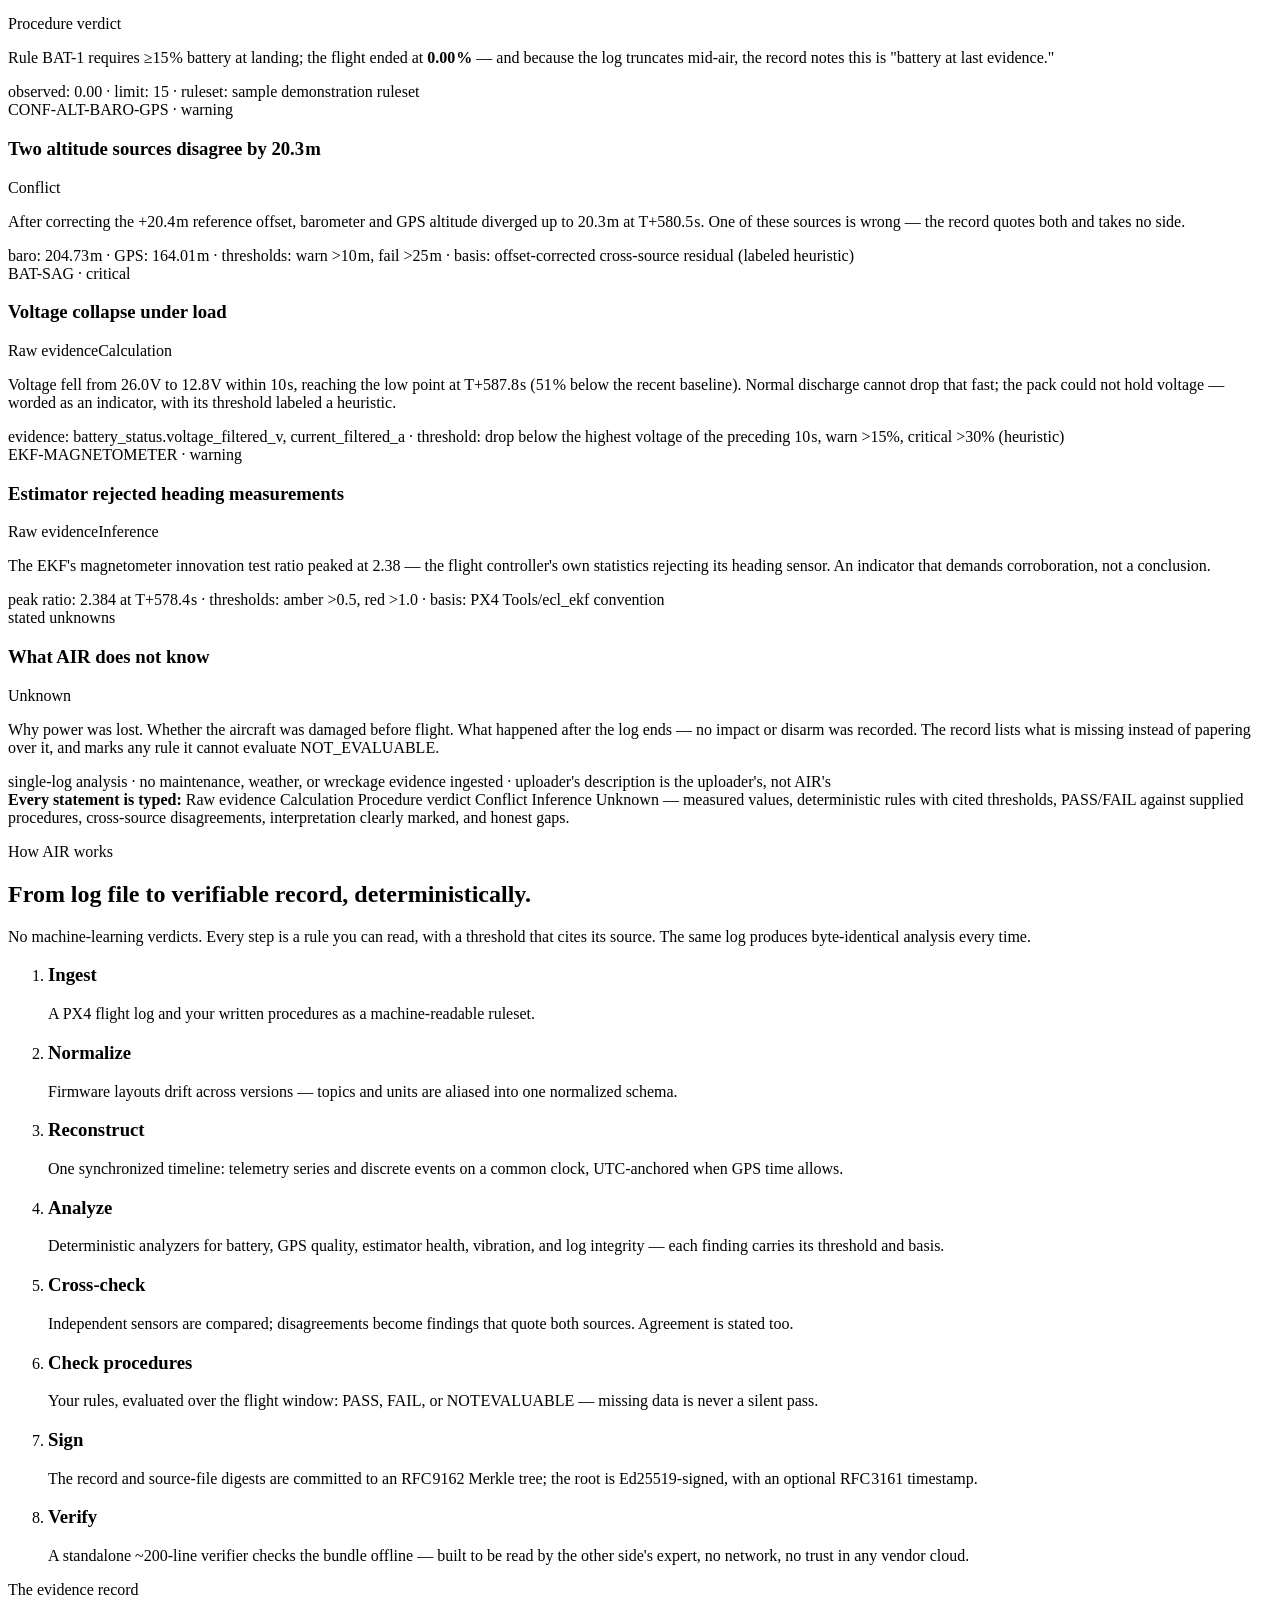
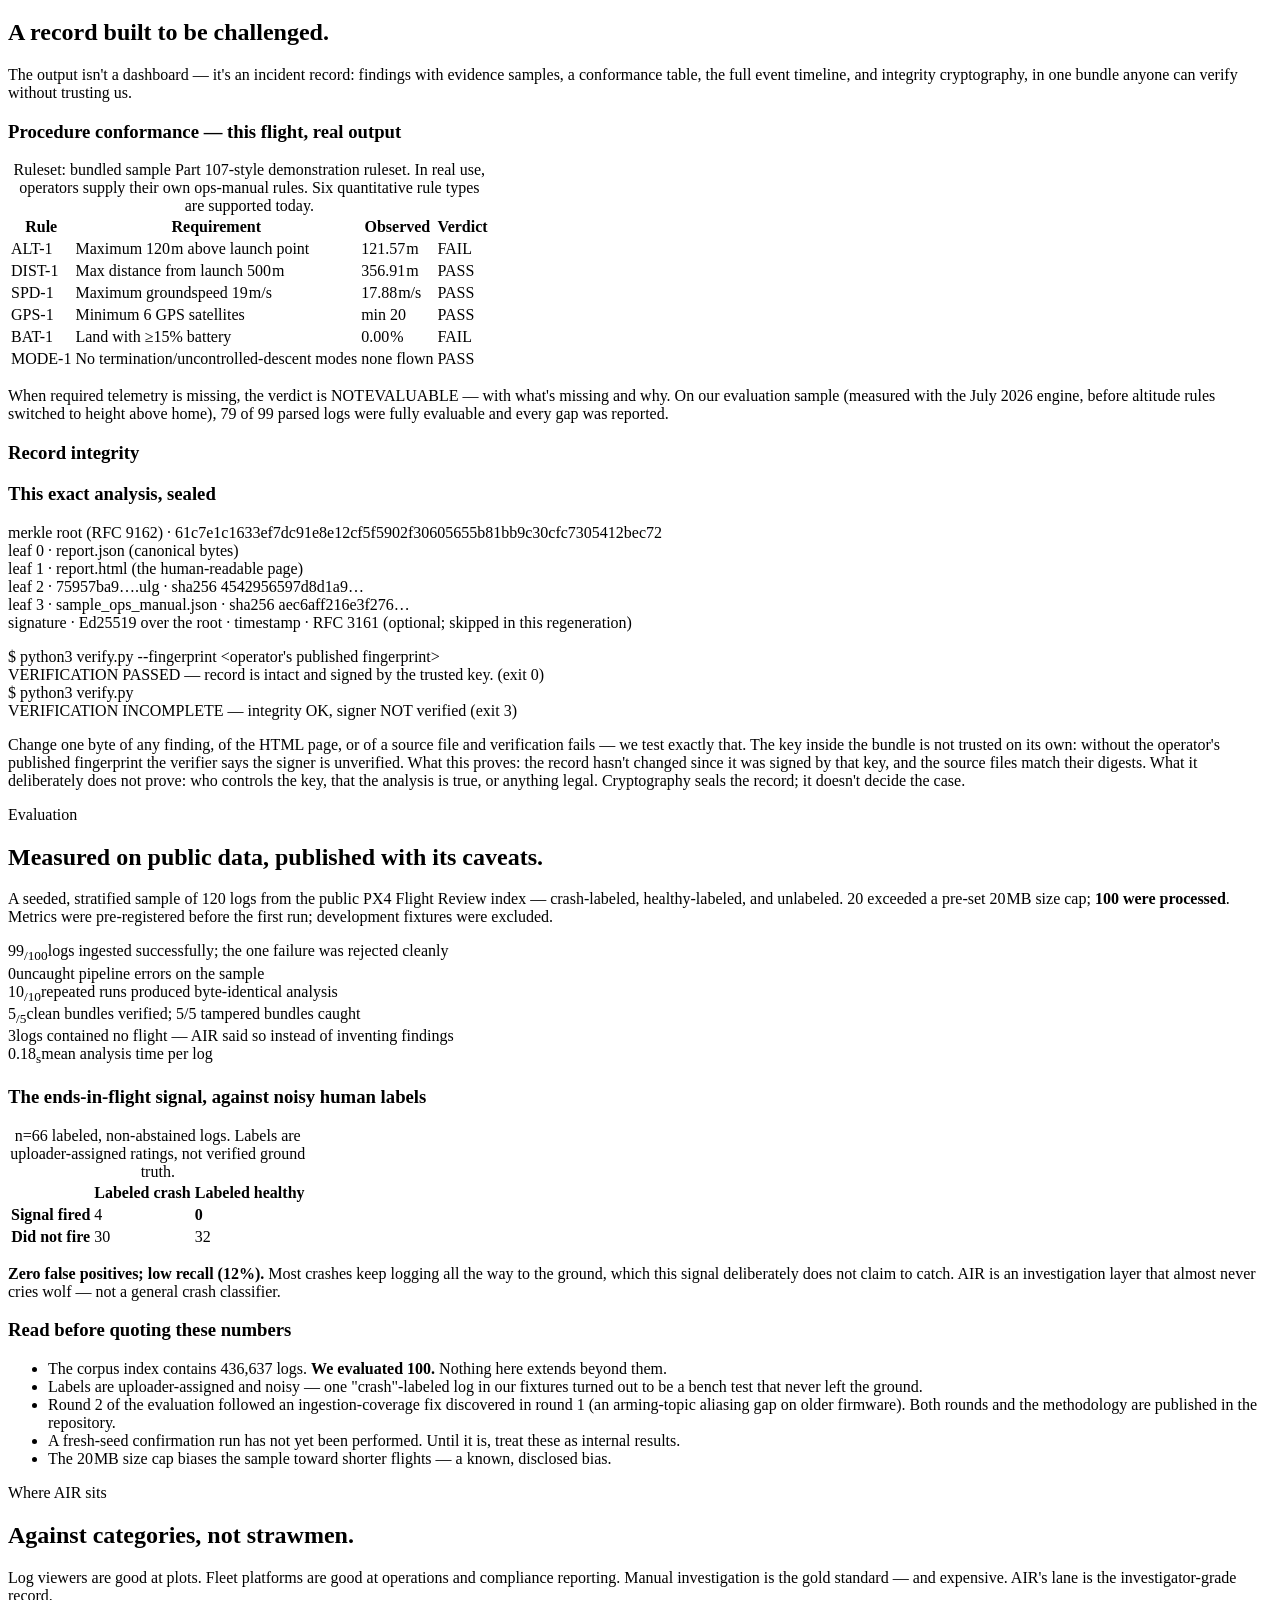
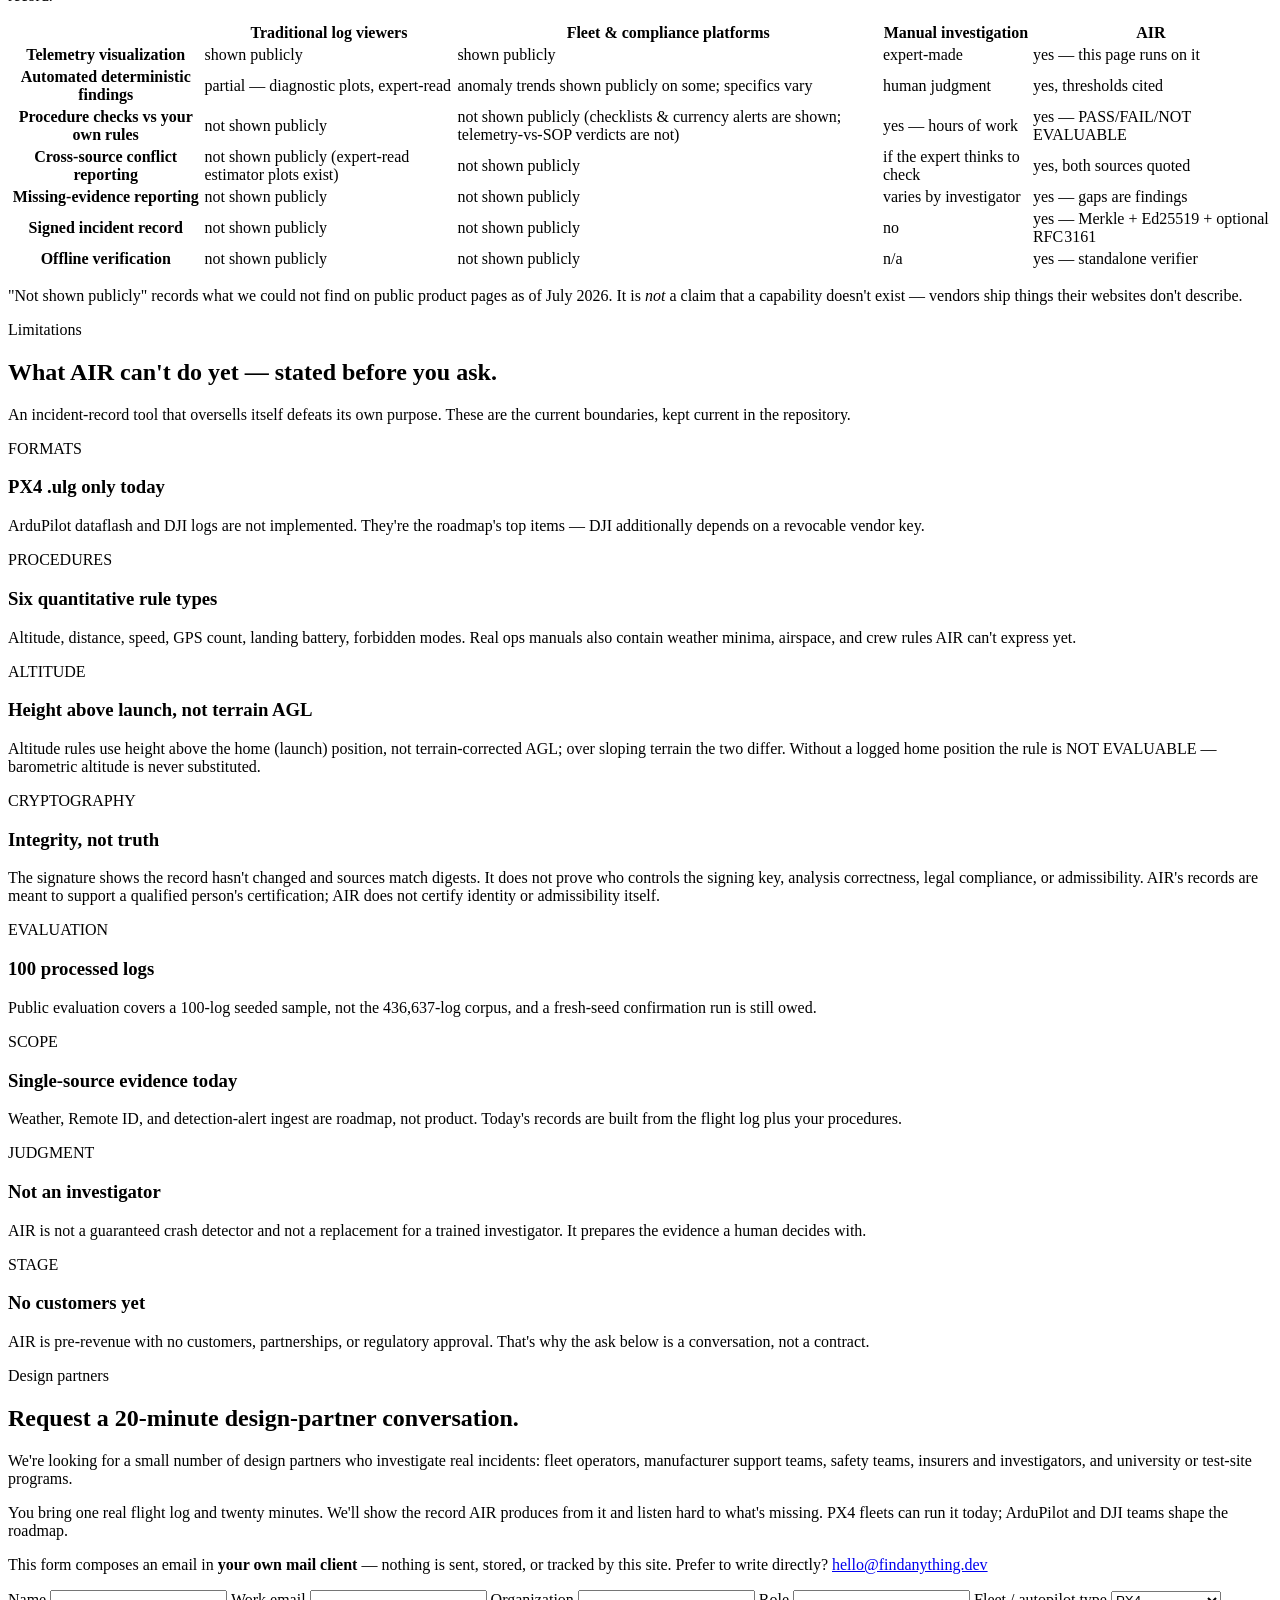
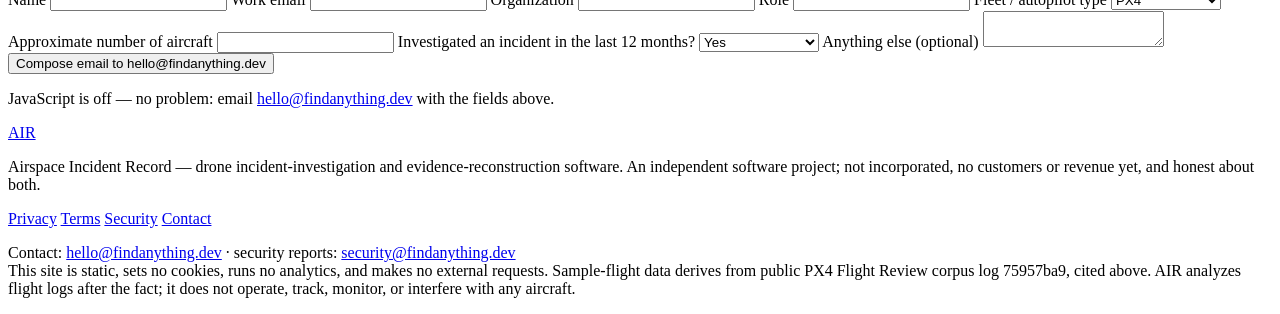
==== commit c50d617b: "Make docs, site and report claims match the code - FRE 902(13)/(14): signing.py, the report footer, " ====
--- a/site/src/pages/index.html
+++ b/site/src/pages/index.html
@@ -124,11 +124,11 @@
       <thead><tr><th scope="col">T+</th><th scope="col">Event</th><th scope="col">Type</th></tr></thead>
       <tbody>
         <tr><td class="num">579.2&#8202;s</td><td>Estimated battery remaining reaches 0&#8202;%</td><td><span class="tag tag-evidence">Raw evidence</span></td></tr>
-        <tr><td class="num">586.9&#8202;s</td><td>Altitude peaks at 120.04&#8202;m — procedure limit is 120&#8202;m</td><td><span class="tag tag-verdict">Procedure verdict</span></td></tr>
+        <tr><td class="num">586.9&#8202;s</td><td>Height above the launch point peaks at 121.57&#8202;m — procedure limit is 120&#8202;m</td><td><span class="tag tag-verdict">Procedure verdict</span></td></tr>
         <tr><td class="num">591.7&#8202;s</td><td>Failsafe activated</td><td><span class="tag tag-evidence">Raw evidence</span></td></tr>
         <tr><td class="num">592.5–594.0&#8202;s</td><td>Failure detector trips on ROLL, three times</td><td><span class="tag tag-evidence">Raw evidence</span></td></tr>
         <tr><td class="num">594.4&#8202;s</td><td>Connection to ground station lost</td><td><span class="tag tag-evidence">Raw evidence</span></td></tr>
-        <tr><td class="num">594.6&#8202;s</td><td>Log ends while the vehicle is still armed at &#8776;12.6&#8202;m — consistent with sudden power loss; the cause is not determinable from this log alone</td><td><span class="tag tag-infer">Inference</span></td></tr>
+        <tr><td class="num">594.6&#8202;s</td><td>Log ends while the vehicle is still armed at &#8776;14.2&#8202;m above home — consistent with sudden power loss; the cause is not determinable from this log alone</td><td><span class="tag tag-infer">Inference</span></td></tr>
       </tbody>
     </table>
     </div>
@@ -147,19 +147,21 @@
         <span class="code">INT-TRUNC · critical</span>
         <h3>Log ends in flight</h3>
         <span class="tag tag-evidence">Raw evidence</span><span class="tag tag-infer">Inference</span>
-        <p>The log terminates while the vehicle is still armed at &#8776;12.6&#8202;m. An in-air
+        <p>The log terminates while the vehicle is still armed at &#8776;14.2&#8202;m above home. An in-air
         truncation is <em>consistent with</em> sudden power loss, controller brownout, or
         break-up — stated as an inference, never as a determined cause.</p>
-        <div class="evrow">evidence: vehicle_local_position.z = 12.64&#8202;m at final sample · threshold: final altitude &gt;3.0&#8202;m while armed · basis: ArduPilot LogAnalyzer TestBrownout, Copter-4.5.0</div>
+        <div class="evrow">evidence: home_position.z &#8722; vehicle_local_position.z = 14.17&#8202;m at final sample · threshold: final height &gt;3.0&#8202;m while armed · basis: ArduPilot LogAnalyzer TestBrownout, Copter-4.5.0</div>
       </article>
       <article class="finding f-crit">
         <span class="code">PROC-ALT-1 · critical</span>
-        <h3>Procedure violated: maximum altitude</h3>
+        <h3>Procedure violated: maximum height</h3>
         <span class="tag tag-verdict">Procedure verdict</span>
-        <p>Rule ALT-1 requires max altitude &#8804;120&#8202;m; the flight recorded
-        <strong>120.04&#8202;m</strong>. A marginal violation, reported at full precision —
-        in an incident record, precision is credibility.</p>
-        <div class="evrow">observed: 120.04 · limit: 120 · ruleset: sample Part 107-style demonstration ruleset (operators supply their own)</div>
+        <p>Rule ALT-1 requires a maximum of 120&#8202;m above the launch point; the flight recorded
+        <strong>121.57&#8202;m</strong>, beyond the rule's 1&#8202;m measurement tolerance. The
+        reference is stated: height above home, which equals height above ground only where the
+        terrain is level with the launch point. A value within the tolerance would be reported as
+        MARGINAL, not as a violation.</p>
+        <div class="evrow">observed: 121.57 · limit: 120 · tolerance: 1.0 · estimator vertical uncertainty at peak: 0.42&#8202;m · ruleset: sample Part 107-style demonstration ruleset (operators supply their own)</div>
       </article>
       <article class="finding f-crit">
         <span class="code">PROC-BAT-1 · critical</span>
@@ -179,14 +181,15 @@
         record quotes both and takes no side.</p>
         <div class="evrow">baro: 204.73&#8202;m · GPS: 164.01&#8202;m · thresholds: warn &gt;10&#8202;m, fail &gt;25&#8202;m · basis: offset-corrected cross-source residual (labeled heuristic)</div>
       </article>
-      <article class="finding f-warn">
-        <span class="code">BAT-SAG · warning</span>
-        <h3>Severe voltage sag</h3>
+      <article class="finding f-crit">
+        <span class="code">BAT-SAG · critical</span>
+        <h3>Voltage collapse under load</h3>
         <span class="tag tag-evidence">Raw evidence</span><span class="tag tag-calc">Calculation</span>
-        <p>Voltage sagged from 31.30&#8202;V at flight start to 12.74&#8202;V (59&#8202;%),
-        consistent with a degraded or overloaded battery — worded as an indicator,
-        with its threshold labeled a heuristic.</p>
-        <div class="evrow">evidence: battery_status.voltage_filtered_v · threshold: sag &gt;25% of flight-start voltage (heuristic)</div>
+        <p>Voltage fell from 26.0&#8202;V to 12.8&#8202;V within 10&#8202;s, reaching the low point
+        at T+587.8&#8202;s (51&#8202;% below the recent baseline). Normal discharge cannot drop that
+        fast; the pack could not hold voltage — worded as an indicator, with its threshold
+        labeled a heuristic.</p>
+        <div class="evrow">evidence: battery_status.voltage_filtered_v, current_filtered_a · threshold: drop below the highest voltage of the preceding 10&#8202;s, warn &gt;15%, critical &gt;30% (heuristic)</div>
       </article>
       <article class="finding f-warn">
         <span class="code">EKF-MAGNETOMETER · warning</span>
@@ -273,8 +276,8 @@
       are supported today.</caption>
       <thead><tr><th scope="col">Rule</th><th scope="col">Requirement</th><th scope="col">Observed</th><th scope="col">Verdict</th></tr></thead>
       <tbody>
-        <tr><td class="num">ALT-1</td><td>Maximum altitude 120&#8202;m AGL</td><td class="num">120.04&#8202;m</td><td><span class="verdict v-fail">FAIL</span></td></tr>
-        <tr><td class="num">DIST-1</td><td>Max distance from launch 500&#8202;m</td><td class="num">356.95&#8202;m</td><td><span class="verdict v-pass">PASS</span></td></tr>
+        <tr><td class="num">ALT-1</td><td>Maximum 120&#8202;m above launch point</td><td class="num">121.57&#8202;m</td><td><span class="verdict v-fail">FAIL</span></td></tr>
+        <tr><td class="num">DIST-1</td><td>Max distance from launch 500&#8202;m</td><td class="num">356.91&#8202;m</td><td><span class="verdict v-pass">PASS</span></td></tr>
         <tr><td class="num">SPD-1</td><td>Maximum groundspeed 19&#8202;m/s</td><td class="num">17.88&#8202;m/s</td><td><span class="verdict v-pass">PASS</span></td></tr>
         <tr><td class="num">GPS-1</td><td>Minimum 6 GPS satellites</td><td class="num">min 20</td><td><span class="verdict v-pass">PASS</span></td></tr>
         <tr><td class="num">BAT-1</td><td>Land with &#8805;15% battery</td><td class="num">0.00&#8202;%</td><td><span class="verdict v-fail">FAIL</span></td></tr>
@@ -284,20 +287,25 @@
     </div>
     <p class="small">When required telemetry is missing, the verdict is
     <span class="verdict v-ne">NOT&#8202;EVALUABLE</span> — with what's missing and why. On our
-    evaluation sample, 79 of 99 parsed logs were fully evaluable and every gap was reported.</p>
+    evaluation sample (measured with the July 2026 engine, before altitude rules switched to
+    height above home), 79 of 99 parsed logs were fully evaluable and every gap was reported.</p>
 
     <h3>Record integrity</h3>
     <div class="integrity">
       <h3>This exact analysis, sealed</h3>
-      <p class="hash">merkle root (RFC 9162) · 2dad81962328718c79affa8c3a575937eaa766c8aea95fe2e2f81be1feee4f75<br>
-      leaf 1 · report.json (canonical bytes)<br>
+      <p class="hash">merkle root (RFC 9162) · 61c7e1c1633ef7dc91e8e12cf5f5902f30605655b81bb9c30cfc7305412bec72<br>
+      leaf 0 · report.json (canonical bytes)<br>
+      leaf 1 · report.html (the human-readable page)<br>
       leaf 2 · 75957ba9….ulg · sha256 4542956597d8d1a9…<br>
-      leaf 3 · sample_ops_manual.json · sha256 f29e0240ad1bb97a…<br>
+      leaf 3 · sample_ops_manual.json · sha256 aec6aff216e3f276…<br>
       signature · Ed25519 over the root · timestamp · RFC 3161 (optional; skipped in this regeneration)</p>
-      <p class="vline">$ python3 verify.py<br>VERIFICATION PASSED — record is intact and untampered. (exit 0)</p>
-      <p>Change one byte of any finding and verification fails — we test exactly that.
-      What this proves: the record hasn't changed since signing, and the source files match
-      their digests. What it deliberately does not prove: who signed it, that the analysis
+      <p class="vline">$ python3 verify.py --fingerprint &lt;operator's published fingerprint&gt;<br>VERIFICATION PASSED — record is intact and signed by the trusted key. (exit 0)<br>
+      $ python3 verify.py<br>VERIFICATION INCOMPLETE — integrity OK, signer NOT verified (exit 3)</p>
+      <p>Change one byte of any finding, of the HTML page, or of a source file and verification
+      fails — we test exactly that. The key inside the bundle is not trusted on its own: without
+      the operator's published fingerprint the verifier says the signer is unverified.
+      What this proves: the record hasn't changed since it was signed by that key, and the source
+      files match their digests. What it deliberately does not prove: who controls the key, that the analysis
       is true, or anything legal. Cryptography seals the record; it doesn't decide the
       case.</p>
     </div>
@@ -396,8 +404,8 @@
     <div class="limits">
       <div class="limit"><span class="mono-k">FORMATS</span><h3>PX4 .ulg only today</h3><p>ArduPilot dataflash and DJI logs are not implemented. They're the roadmap's top items — DJI additionally depends on a revocable vendor key.</p></div>
       <div class="limit"><span class="mono-k">PROCEDURES</span><h3>Six quantitative rule types</h3><p>Altitude, distance, speed, GPS count, landing battery, forbidden modes. Real ops manuals also contain weather minima, airspace, and crew rules AIR can't express yet.</p></div>
-      <div class="limit"><span class="mono-k">ALTITUDE</span><h3>EKF-origin relative, not terrain AGL</h3><p>"AGL" altitude is relative to the arming origin (barometric fallback), not terrain-corrected. Over sloping terrain the number diverges from true AGL.</p></div>
-      <div class="limit"><span class="mono-k">CRYPTOGRAPHY</span><h3>Integrity, not truth</h3><p>The signature proves the record hasn't changed and sources match digests. It does not prove signer identity, analysis correctness, legal compliance, or admissibility.</p></div>
+      <div class="limit"><span class="mono-k">ALTITUDE</span><h3>Height above launch, not terrain AGL</h3><p>Altitude rules use height above the home (launch) position, not terrain-corrected AGL; over sloping terrain the two differ. Without a logged home position the rule is NOT EVALUABLE — barometric altitude is never substituted.</p></div>
+      <div class="limit"><span class="mono-k">CRYPTOGRAPHY</span><h3>Integrity, not truth</h3><p>The signature shows the record hasn't changed and sources match digests. It does not prove who controls the signing key, analysis correctness, legal compliance, or admissibility. AIR's records are meant to support a qualified person's certification; AIR does not certify identity or admissibility itself.</p></div>
       <div class="limit"><span class="mono-k">EVALUATION</span><h3>100 processed logs</h3><p>Public evaluation covers a 100-log seeded sample, not the 436,637-log corpus, and a fresh-seed confirmation run is still owed.</p></div>
       <div class="limit"><span class="mono-k">SCOPE</span><h3>Single-source evidence today</h3><p>Weather, Remote ID, and detection-alert ingest are roadmap, not product. Today's records are built from the flight log plus your procedures.</p></div>
       <div class="limit"><span class="mono-k">JUDGMENT</span><h3>Not an investigator</h3><p>AIR is not a guaranteed crash detector and not a replacement for a trained investigator. It prepares the evidence a human decides with.</p></div>
